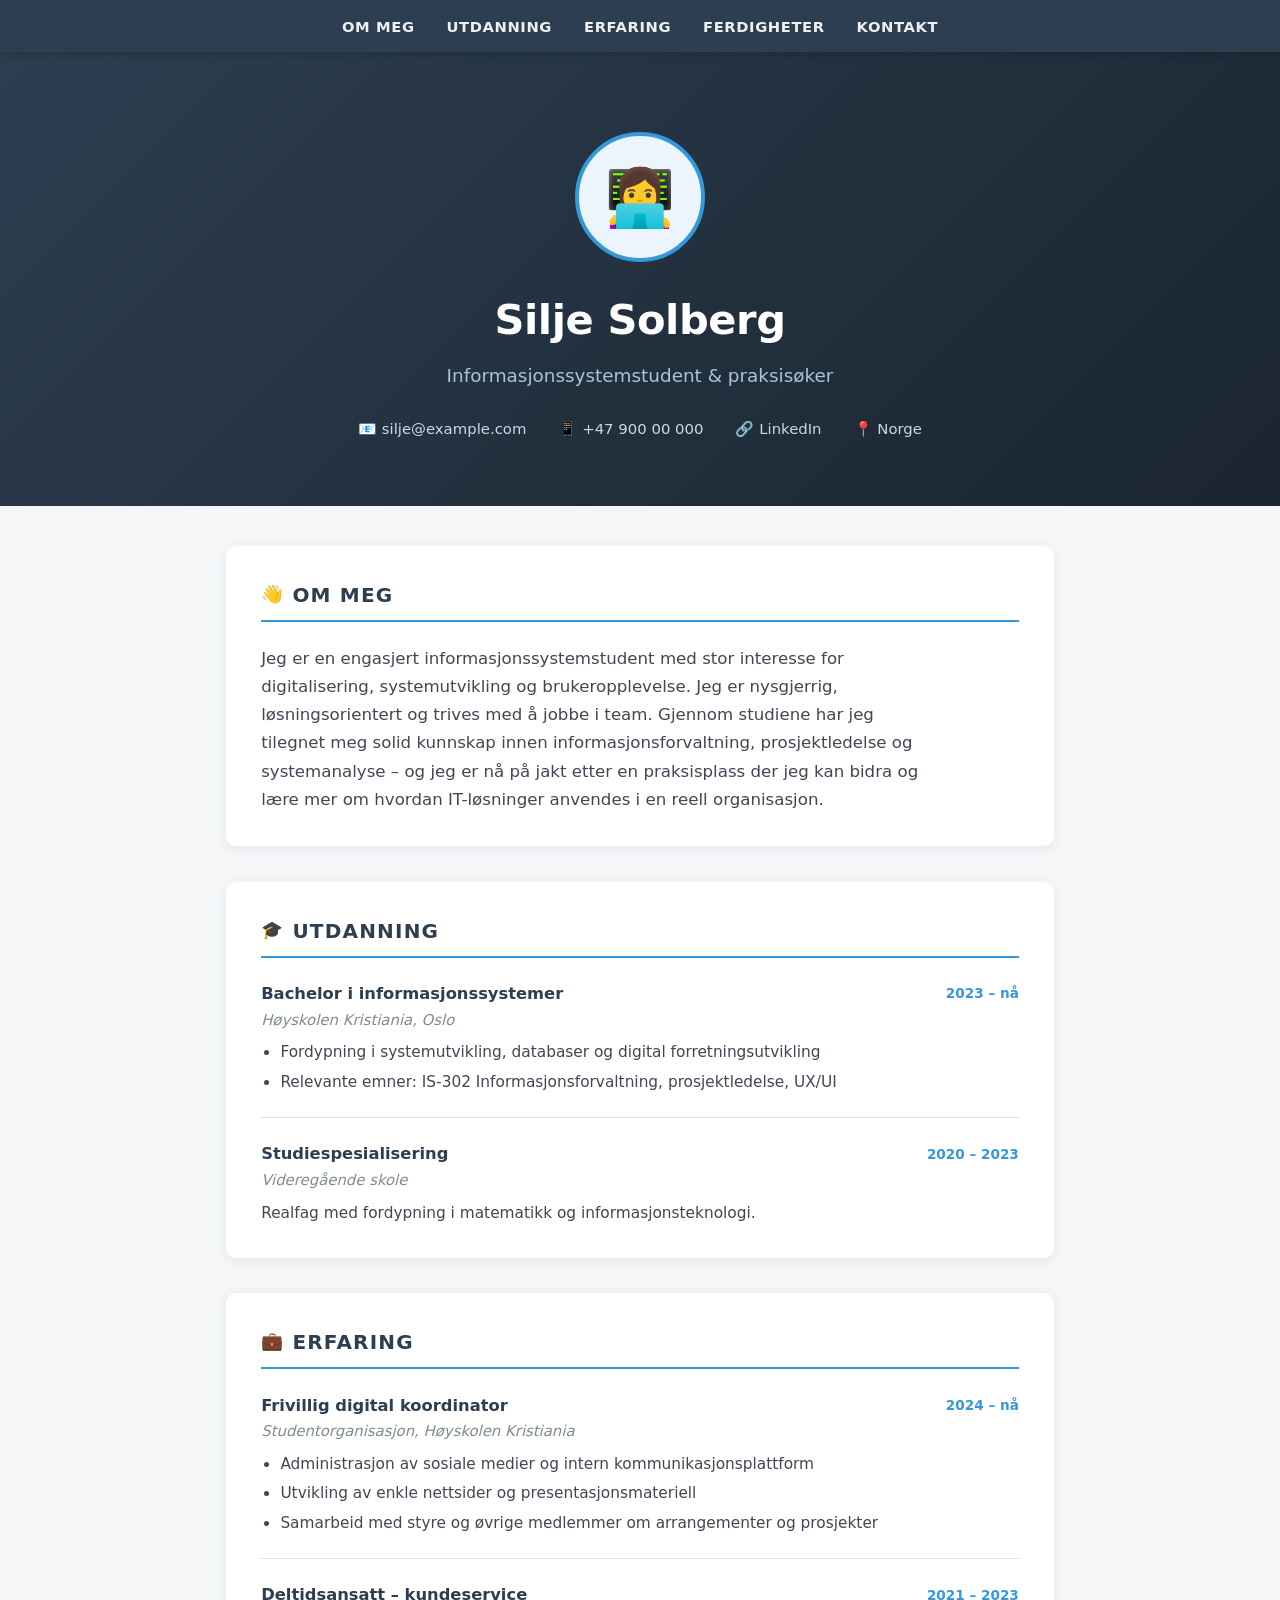
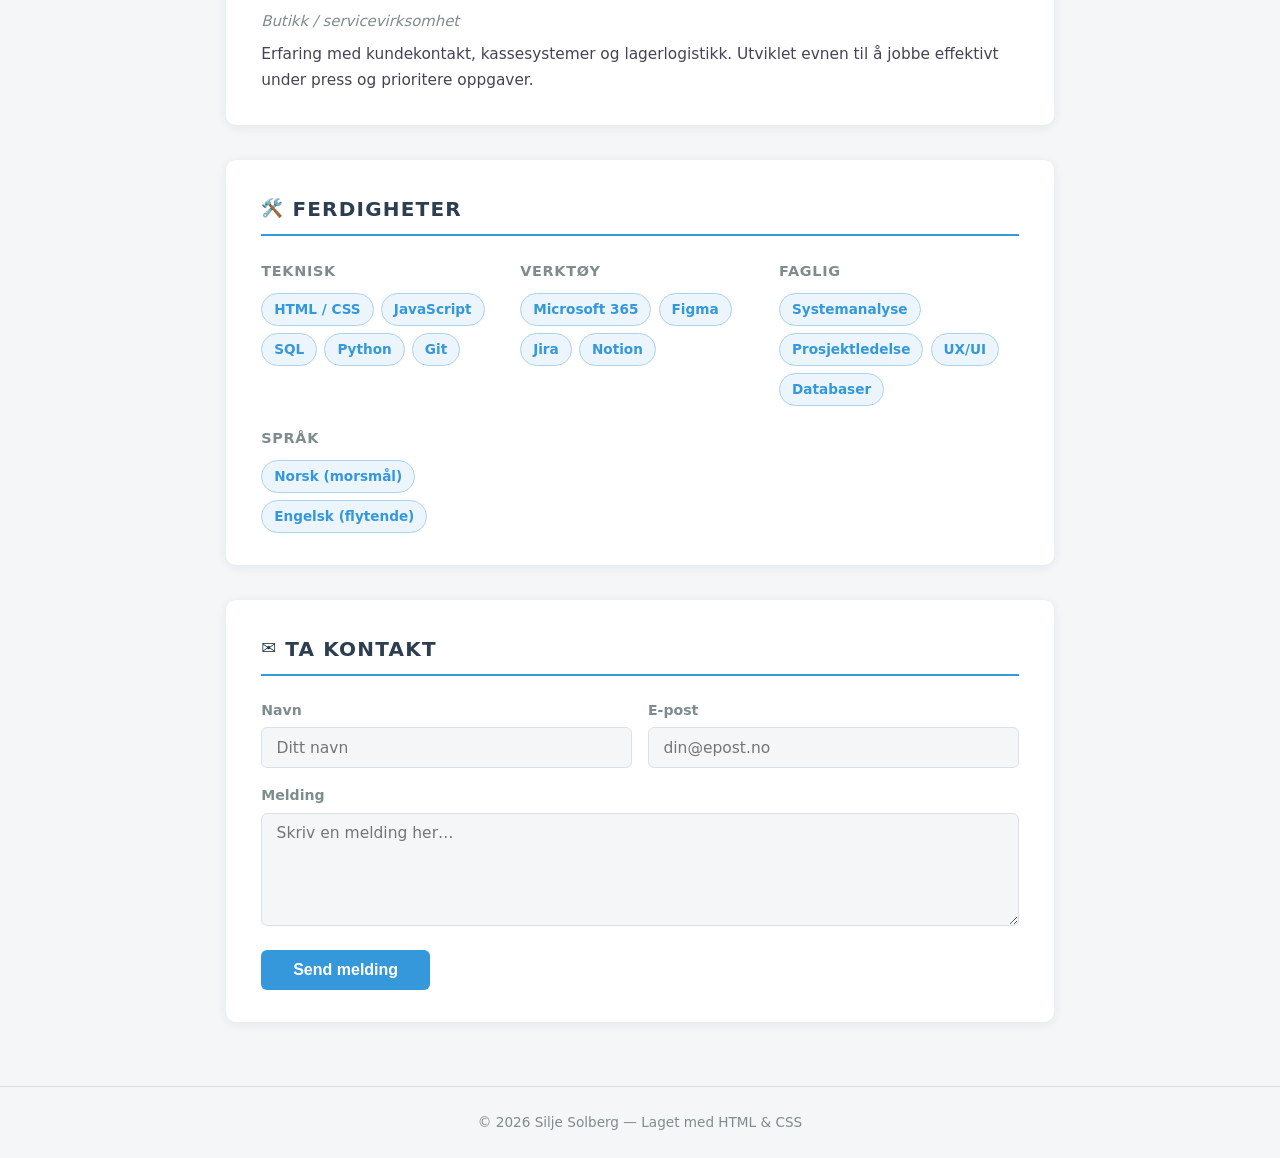
==== index.html @ c5880bfb "Add CV website with index.html, style.css, and updated README Agent-Logs-Url: https://github.com/sil" ====
<!DOCTYPE html>
<html lang="nb">
<head>
  <meta charset="UTF-8" />
  <meta name="viewport" content="width=device-width, initial-scale=1.0" />
  <meta name="description" content="CV og portefølje – Silje Solberg" />
  <title>Silje Solberg – CV</title>
  <link rel="stylesheet" href="style.css" />
</head>
<body>

  <!-- ── Navigation ── -->
  <nav aria-label="Sidenavigasjon">
    <a href="#om-meg">Om meg</a>
    <a href="#utdanning">Utdanning</a>
    <a href="#erfaring">Erfaring</a>
    <a href="#ferdigheter">Ferdigheter</a>
    <a href="#kontakt">Kontakt</a>
  </nav>

  <!-- ── Hero ── -->
  <header>
    <div class="avatar" role="img" aria-label="Profilbilde">👩‍💻</div>
    <h1>Silje Solberg</h1>
    <p class="tagline">Informasjonssystemstudent &amp; praksisøker</p>
    <div class="contact-bar">
      <a href="mailto:silje@example.com" aria-label="E-post">
        📧 silje@example.com
      </a>
      <a href="tel:+4790000000" aria-label="Telefon">
        📱 +47 900 00 000
      </a>
      <a href="https://www.linkedin.com/in/siljesolberg" target="_blank" rel="noopener noreferrer" aria-label="LinkedIn">
        🔗 LinkedIn
      </a>
      <span>📍 Norge</span>
    </div>
  </header>

  <main>

    <!-- ── Om meg ── -->
    <section id="om-meg" class="card">
      <h2><span class="icon">👋</span> Om meg</h2>
      <p>
        Jeg er en engasjert informasjonssystemstudent med stor interesse for digitalisering,
        systemutvikling og brukeropplevelse. Jeg er nysgjerrig, løsningsorientert og trives
        med å jobbe i team. Gjennom studiene har jeg tilegnet meg solid kunnskap innen
        informasjonsforvaltning, prosjektledelse og systemanalyse – og jeg er nå på jakt
        etter en praksisplass der jeg kan bidra og lære mer om hvordan IT-løsninger anvendes
        i en reell organisasjon.
      </p>
    </section>

    <!-- ── Utdanning ── -->
    <section id="utdanning" class="card">
      <h2><span class="icon">🎓</span> Utdanning</h2>
      <div class="timeline">

        <div class="entry">
          <div>
            <div class="entry-title">Bachelor i informasjonssystemer</div>
            <div class="entry-sub">Høyskolen Kristiania, Oslo</div>
          </div>
          <div class="entry-date">2023 – nå</div>
          <div class="entry-desc">
            <ul>
              <li>Fordypning i systemutvikling, databaser og digital forretningsutvikling</li>
              <li>Relevante emner: IS-302 Informasjonsforvaltning, prosjektledelse, UX/UI</li>
            </ul>
          </div>
        </div>

        <div class="entry">
          <div>
            <div class="entry-title">Studiespesialisering</div>
            <div class="entry-sub">Videregående skole</div>
          </div>
          <div class="entry-date">2020 – 2023</div>
          <div class="entry-desc">
            Realfag med fordypning i matematikk og informasjonsteknologi.
          </div>
        </div>

      </div>
    </section>

    <!-- ── Erfaring ── -->
    <section id="erfaring" class="card">
      <h2><span class="icon">💼</span> Erfaring</h2>
      <div class="timeline">

        <div class="entry">
          <div>
            <div class="entry-title">Frivillig digital koordinator</div>
            <div class="entry-sub">Studentorganisasjon, Høyskolen Kristiania</div>
          </div>
          <div class="entry-date">2024 – nå</div>
          <div class="entry-desc">
            <ul>
              <li>Administrasjon av sosiale medier og intern kommunikasjonsplattform</li>
              <li>Utvikling av enkle nettsider og presentasjonsmateriell</li>
              <li>Samarbeid med styre og øvrige medlemmer om arrangementer og prosjekter</li>
            </ul>
          </div>
        </div>

        <div class="entry">
          <div>
            <div class="entry-title">Deltidsansatt – kundeservice</div>
            <div class="entry-sub">Butikk / servicevirksomhet</div>
          </div>
          <div class="entry-date">2021 – 2023</div>
          <div class="entry-desc">
            Erfaring med kundekontakt, kassesystemer og lagerlogistikk. Utviklet evnen
            til å jobbe effektivt under press og prioritere oppgaver.
          </div>
        </div>

      </div>
    </section>

    <!-- ── Ferdigheter ── -->
    <section id="ferdigheter" class="card">
      <h2><span class="icon">🛠️</span> Ferdigheter</h2>
      <div class="skills-grid">

        <div class="skill-group">
          <h3>Teknisk</h3>
          <div class="skill-tags">
            <span class="tag">HTML / CSS</span>
            <span class="tag">JavaScript</span>
            <span class="tag">SQL</span>
            <span class="tag">Python</span>
            <span class="tag">Git</span>
          </div>
        </div>

        <div class="skill-group">
          <h3>Verktøy</h3>
          <div class="skill-tags">
            <span class="tag">Microsoft 365</span>
            <span class="tag">Figma</span>
            <span class="tag">Jira</span>
            <span class="tag">Notion</span>
          </div>
        </div>

        <div class="skill-group">
          <h3>Faglig</h3>
          <div class="skill-tags">
            <span class="tag">Systemanalyse</span>
            <span class="tag">Prosjektledelse</span>
            <span class="tag">UX/UI</span>
            <span class="tag">Databaser</span>
          </div>
        </div>

        <div class="skill-group">
          <h3>Språk</h3>
          <div class="skill-tags">
            <span class="tag">Norsk (morsmål)</span>
            <span class="tag">Engelsk (flytende)</span>
          </div>
        </div>

      </div>
    </section>

    <!-- ── Kontakt ── -->
    <section id="kontakt" class="card">
      <h2><span class="icon">✉️</span> Ta kontakt</h2>
      <form
        action="https://formspree.io/f/your-form-id"
        method="POST"
        aria-label="Kontaktskjema"
      >
        <div class="form-row">
          <div>
            <label for="name">Navn</label>
            <input type="text" id="name" name="name" placeholder="Ditt navn" required />
          </div>
          <div>
            <label for="email">E-post</label>
            <input type="email" id="email" name="email" placeholder="din@epost.no" required />
          </div>
        </div>
        <div>
          <label for="message">Melding</label>
          <textarea
            id="message"
            name="message"
            rows="5"
            placeholder="Skriv en melding her…"
            required
          ></textarea>
        </div>
        <button type="submit">Send melding</button>
      </form>
    </section>

  </main>

  <footer>
    <p>© <span id="year"></span> Silje Solberg &mdash; Laget med HTML &amp; CSS</p>
  </footer>

  <script>
    document.getElementById('year').textContent = new Date().getFullYear();
  </script>

</body>
</html>
---- style.css ----
:root {
  --primary: #2c3e50;
  --accent: #3498db;
  --accent-light: #ebf5fb;
  --text: #2c3e50;
  --text-muted: #7f8c8d;
  --bg: #f4f6f8;
  --white: #ffffff;
  --border: #dce1e7;
  --shadow: 0 2px 12px rgba(44, 62, 80, 0.08);
  --radius: 10px;
}

*, *::before, *::after {
  box-sizing: border-box;
  margin: 0;
  padding: 0;
}

html {
  scroll-behavior: smooth;
}

body {
  font-family: 'Segoe UI', system-ui, -apple-system, sans-serif;
  background: var(--bg);
  color: var(--text);
  line-height: 1.7;
  font-size: 1rem;
}

/* ── Navigation ── */
nav {
  position: sticky;
  top: 0;
  z-index: 100;
  background: var(--primary);
  display: flex;
  justify-content: center;
  gap: 2rem;
  padding: 0.85rem 1rem;
  box-shadow: 0 2px 8px rgba(0,0,0,0.18);
}

nav a {
  color: #ecf0f1;
  text-decoration: none;
  font-size: 0.92rem;
  font-weight: 600;
  letter-spacing: 0.04em;
  text-transform: uppercase;
  transition: color 0.2s;
}

nav a:hover {
  color: var(--accent);
}

/* ── Hero / Header ── */
header {
  background: linear-gradient(135deg, var(--primary) 0%, #1a252f 100%);
  color: var(--white);
  padding: 5rem 1rem 4rem;
  text-align: center;
}

.avatar {
  width: 130px;
  height: 130px;
  border-radius: 50%;
  border: 4px solid var(--accent);
  object-fit: cover;
  margin-bottom: 1.4rem;
  background: var(--accent-light);
  display: flex;
  align-items: center;
  justify-content: center;
  font-size: 3.5rem;
  margin-left: auto;
  margin-right: auto;
}

header h1 {
  font-size: 2.6rem;
  font-weight: 700;
  letter-spacing: -0.01em;
  margin-bottom: 0.3rem;
}

header .tagline {
  font-size: 1.15rem;
  color: #aac4d8;
  margin-bottom: 1.6rem;
}

.contact-bar {
  display: flex;
  flex-wrap: wrap;
  justify-content: center;
  gap: 1rem 2rem;
  font-size: 0.93rem;
  color: #cdd8e0;
}

.contact-bar a {
  color: #cdd8e0;
  text-decoration: none;
  display: flex;
  align-items: center;
  gap: 0.4rem;
  transition: color 0.2s;
}

.contact-bar a:hover {
  color: var(--accent);
}

/* ── Main layout ── */
main {
  max-width: 860px;
  margin: 0 auto;
  padding: 2.5rem 1rem 4rem;
  display: flex;
  flex-direction: column;
  gap: 2.2rem;
}

/* ── Section card ── */
.card {
  background: var(--white);
  border-radius: var(--radius);
  box-shadow: var(--shadow);
  padding: 2rem 2.2rem;
}

.card h2 {
  font-size: 1.25rem;
  color: var(--primary);
  text-transform: uppercase;
  letter-spacing: 0.06em;
  border-bottom: 2px solid var(--accent);
  padding-bottom: 0.5rem;
  margin-bottom: 1.4rem;
  display: flex;
  align-items: center;
  gap: 0.5rem;
}

.card h2 .icon {
  font-size: 1.1rem;
}

/* ── About ── */
#om-meg p {
  font-size: 1.04rem;
  color: #445;
  max-width: 680px;
}

/* ── Timeline entries ── */
.timeline {
  display: flex;
  flex-direction: column;
  gap: 1.4rem;
}

.entry {
  display: grid;
  grid-template-columns: 1fr auto;
  gap: 0.1rem 1rem;
  align-items: start;
  padding-bottom: 1.2rem;
  border-bottom: 1px solid var(--border);
}

.entry:last-child {
  border-bottom: none;
  padding-bottom: 0;
}

.entry-title {
  font-weight: 700;
  font-size: 1.02rem;
  color: var(--primary);
}

.entry-sub {
  font-size: 0.93rem;
  color: var(--text-muted);
  font-style: italic;
}

.entry-date {
  font-size: 0.85rem;
  color: var(--accent);
  font-weight: 600;
  white-space: nowrap;
  text-align: right;
  padding-top: 0.15rem;
}

.entry-desc {
  grid-column: 1 / -1;
  font-size: 0.96rem;
  color: #445;
  margin-top: 0.3rem;
}

.entry-desc ul {
  padding-left: 1.2rem;
}

.entry-desc li {
  margin-bottom: 0.2rem;
}

/* ── Skills ── */
.skills-grid {
  display: grid;
  grid-template-columns: repeat(auto-fill, minmax(220px, 1fr));
  gap: 1.2rem;
}

.skill-group h3 {
  font-size: 0.9rem;
  text-transform: uppercase;
  letter-spacing: 0.05em;
  color: var(--text-muted);
  margin-bottom: 0.6rem;
}

.skill-tags {
  display: flex;
  flex-wrap: wrap;
  gap: 0.45rem;
}

.tag {
  background: var(--accent-light);
  color: var(--accent);
  border: 1px solid #acd3ec;
  border-radius: 20px;
  padding: 0.25rem 0.75rem;
  font-size: 0.85rem;
  font-weight: 600;
}

/* ── Contact form ── */
#kontakt form {
  display: flex;
  flex-direction: column;
  gap: 1rem;
}

.form-row {
  display: grid;
  grid-template-columns: 1fr 1fr;
  gap: 1rem;
}

label {
  font-size: 0.88rem;
  font-weight: 600;
  color: var(--text-muted);
  display: block;
  margin-bottom: 0.3rem;
}

input, textarea {
  width: 100%;
  padding: 0.65rem 0.9rem;
  border: 1.5px solid var(--border);
  border-radius: 6px;
  font-size: 0.97rem;
  font-family: inherit;
  color: var(--text);
  background: var(--bg);
  transition: border-color 0.2s;
  resize: vertical;
}

input:focus, textarea:focus {
  outline: none;
  border-color: var(--accent);
  background: var(--white);
}

button[type="submit"] {
  align-self: flex-start;
  background: var(--accent);
  color: var(--white);
  border: none;
  border-radius: 6px;
  padding: 0.7rem 2rem;
  font-size: 1rem;
  font-weight: 700;
  cursor: pointer;
  transition: background 0.2s, transform 0.1s;
}

button[type="submit"]:hover {
  background: #2980b9;
  transform: translateY(-1px);
}

/* ── Footer ── */
footer {
  text-align: center;
  padding: 1.5rem 1rem;
  font-size: 0.85rem;
  color: var(--text-muted);
  border-top: 1px solid var(--border);
}

/* ── Responsive ── */
@media (max-width: 600px) {
  header h1 { font-size: 2rem; }
  .form-row { grid-template-columns: 1fr; }
  nav { gap: 1rem; font-size: 0.8rem; }
  .card { padding: 1.4rem 1.2rem; }
  .entry { grid-template-columns: 1fr; }
  .entry-date { text-align: left; }
}
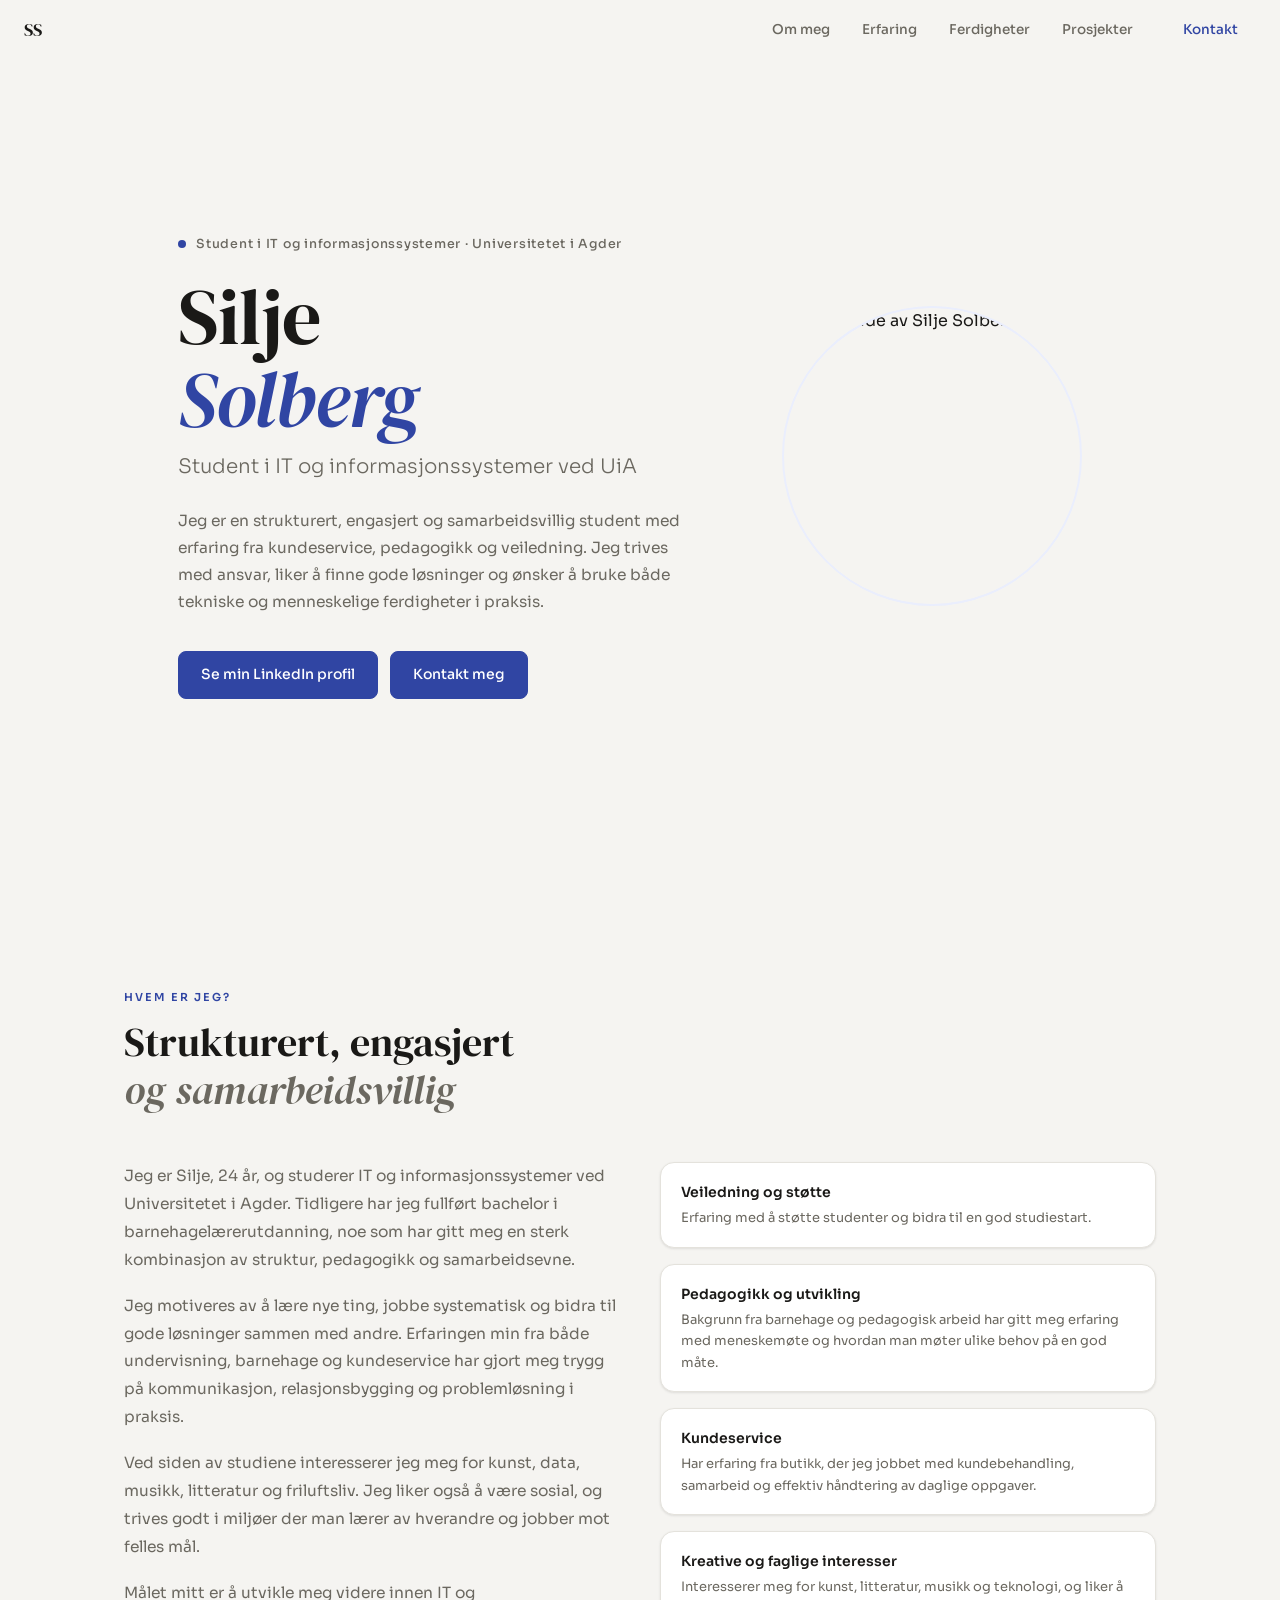
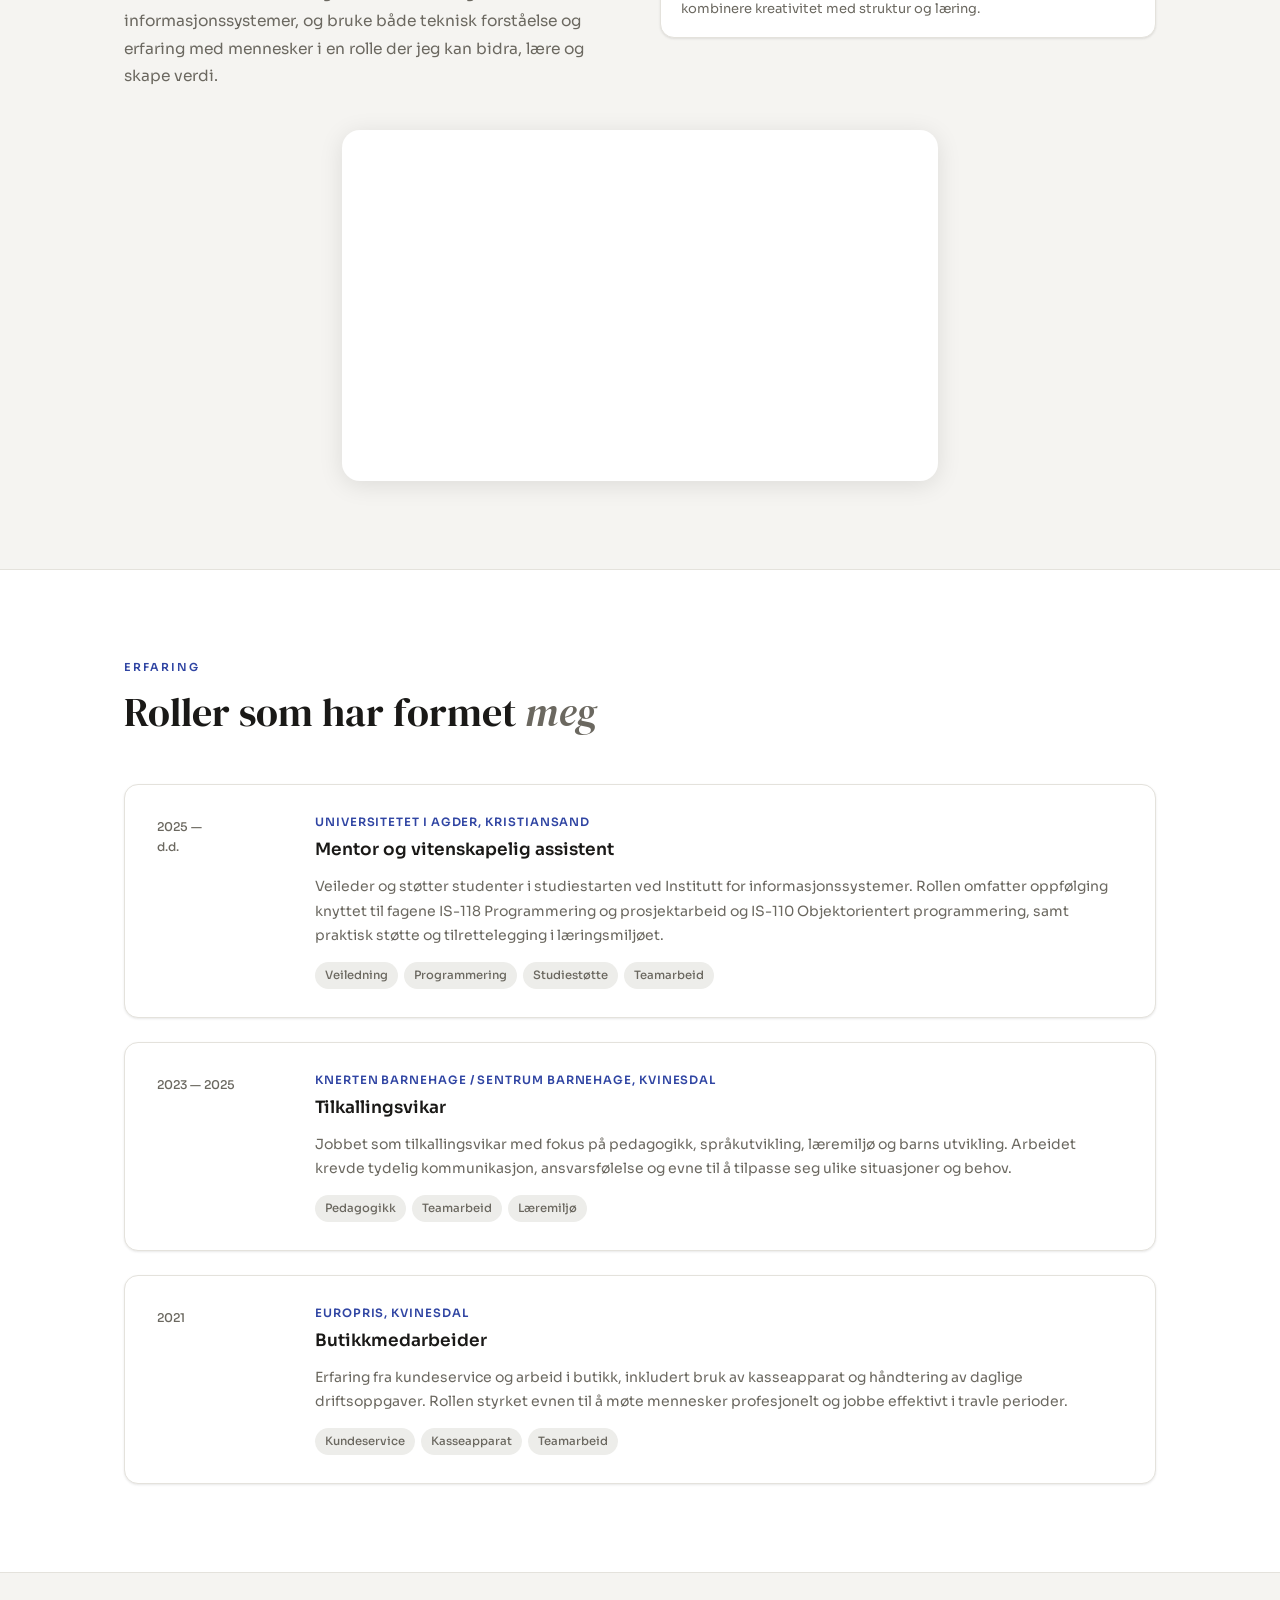
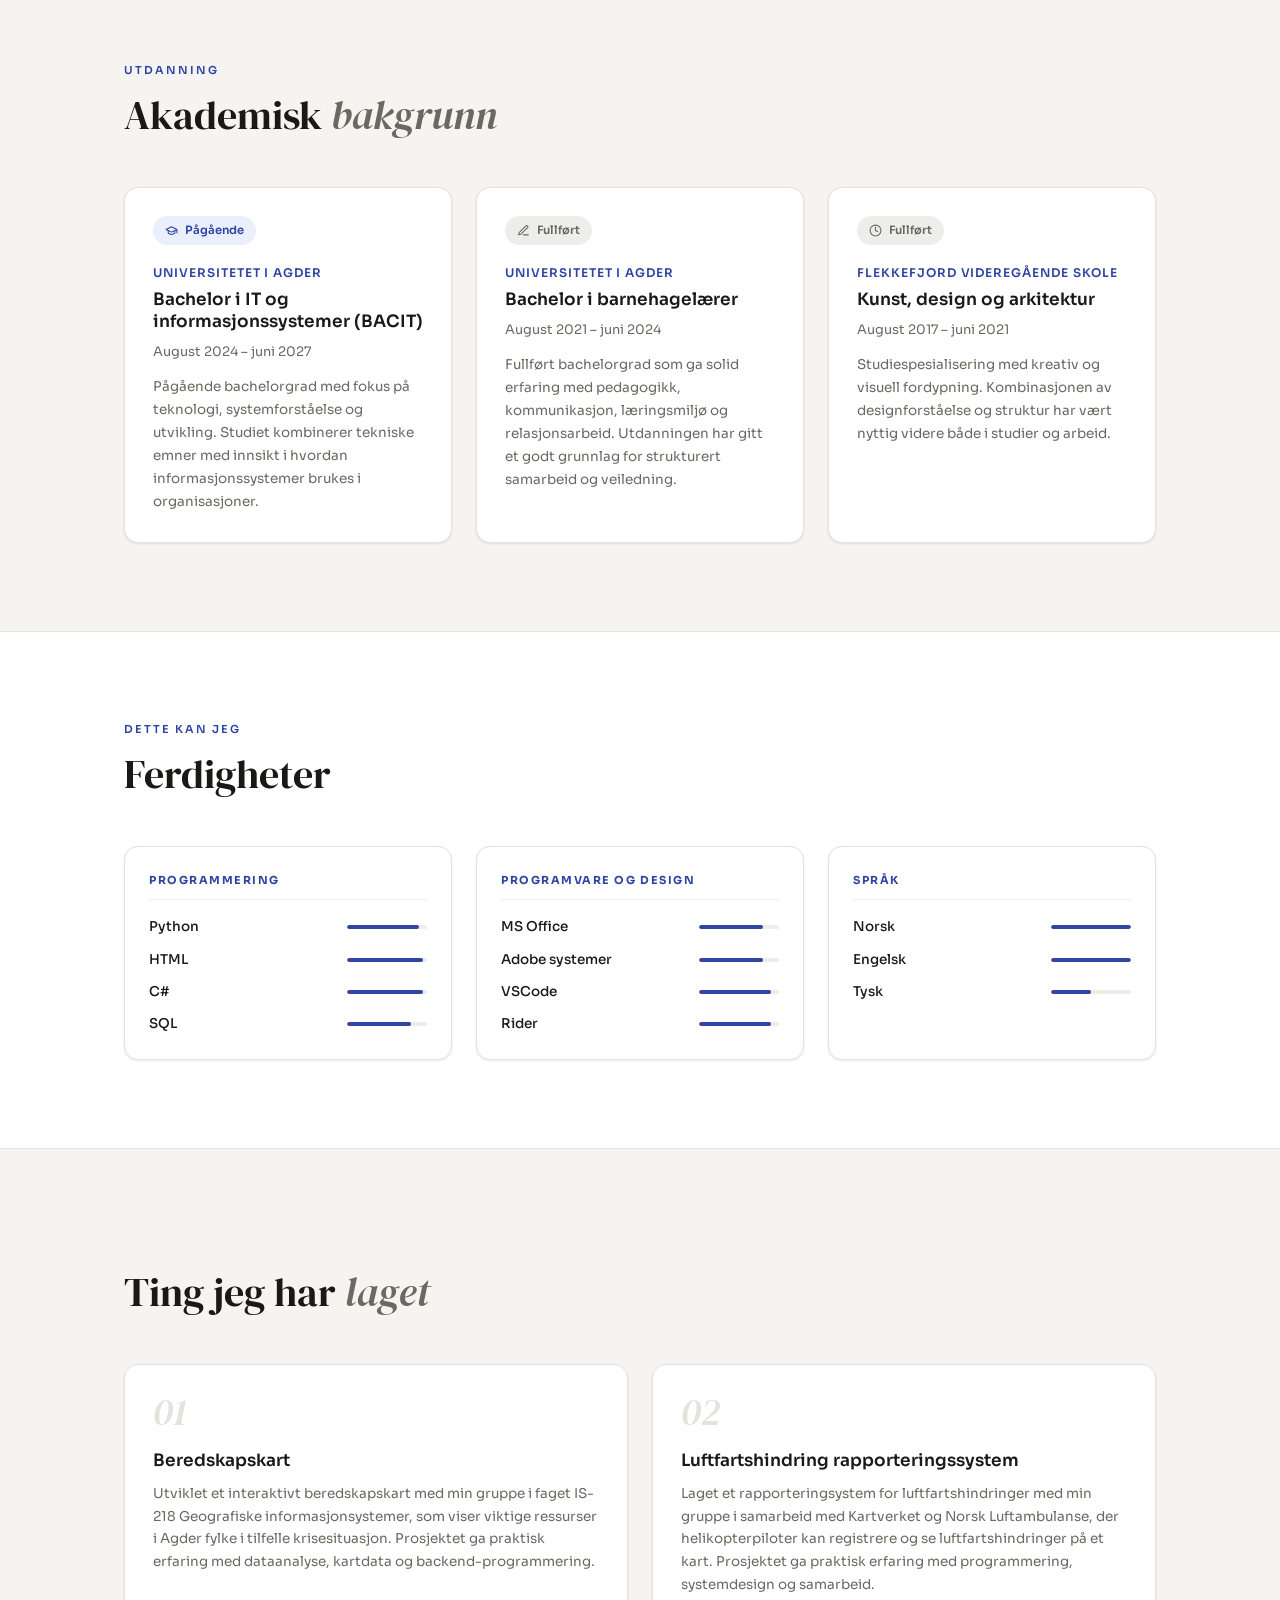
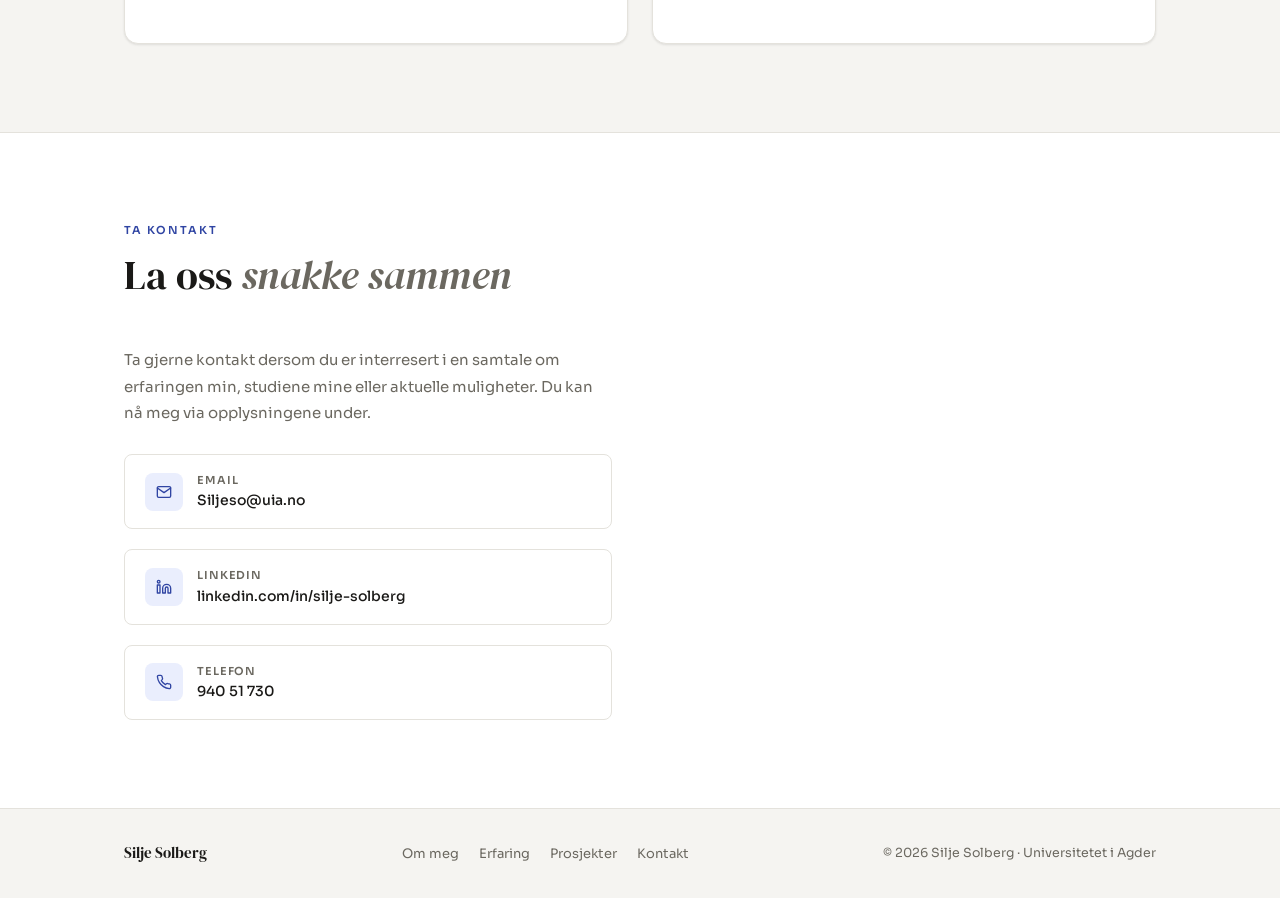
==== commit d6422ef3: "ferdigstill" ====
--- a/index.html
+++ b/index.html
@@ -1,213 +1,1399 @@
 <!DOCTYPE html>
-<html lang="nb">
+<html lang="no">
 <head>
   <meta charset="UTF-8" />
   <meta name="viewport" content="width=device-width, initial-scale=1.0" />
-  <meta name="description" content="CV og portefølje – Silje Solberg" />
-  <title>Silje Solberg – CV</title>
-  <link rel="stylesheet" href="style.css" />
+  <title>Silje Solberg — IT og informasjonssystemer</title>
+  <meta name="description" content="Silje Solberg — student i IT og informasjonssystemer ved Universitetet i Agder. Erfaring fra undervisning, kundeservice og pedagogisk arbeid." />
+  <link rel="preconnect" href="https://fonts.googleapis.com" />
+  <link rel="preconnect" href="https://fonts.gstatic.com" crossorigin />
+  <link href="https://fonts.googleapis.com/css2?family=Sora:wght@300;400;500;600;700&family=DM+Serif+Display:ital@0;1&display=swap" rel="stylesheet" />
+  <style>
+    /* =============================================
+       DESIGN TOKENS & RESET
+    ============================================= */
+    :root {
+      --bg:        #f5f4f1;
+      --surface:   #ffffff;
+      --border:    #e4e2dc;
+      --text:      #1a1917;
+      --muted:     #6b6860;
+      --accent:    #3045a3;
+      --accent-lt: #eaeefd;
+      --accent-dk: #3045a3;
+      --tag-bg:    #ededea;
+      --shadow-sm: 0 1px 3px rgba(0,0,0,.06), 0 1px 2px rgba(0,0,0,.04);
+      --shadow-md: 0 4px 16px rgba(0,0,0,.08);
+      --shadow-lg: 0 8px 32px rgba(0,0,0,.10);
+      --radius-sm: 8px;
+      --radius-md: 14px;
+      --radius-lg: 20px;
+      --font-sans: 'Sora', sans-serif;
+      --font-serif: 'DM Serif Display', serif;
+      --transition: 0.22s cubic-bezier(.4,0,.2,1);
+    }
+
+    *, *::before, *::after { box-sizing: border-box; margin: 0; padding: 0; }
+    html { scroll-behavior: smooth; font-size: 16px; }
+
+    body {
+      font-family: var(--font-sans);
+      background: var(--bg);
+      color: var(--text);
+      line-height: 1.65;
+      -webkit-font-smoothing: antialiased;
+    }
+
+    img { display: block; max-width: 100%; }
+    a { color: inherit; text-decoration: none; }
+    ul { list-style: none; }
+
+    /* =============================================
+       UTILITY
+    ============================================= */
+    .container {
+      max-width: 1080px;
+      margin: 0 auto;
+      padding: 0 24px;
+    }
+
+    .section {
+      padding: 88px 0;
+    }
+
+    .section-label {
+      font-size: 11px;
+      font-weight: 600;
+      letter-spacing: .18em;
+      text-transform: uppercase;
+      color: var(--accent);
+      margin-bottom: 12px;
+    }
+
+    .section-title {
+      font-family: var(--font-serif);
+      font-size: clamp(28px, 4vw, 40px);
+      font-weight: 400;
+      line-height: 1.2;
+      color: var(--text);
+      margin-bottom: 48px;
+    }
+
+    .section-title em {
+      font-style: italic;
+      color: var(--muted);
+    }
+
+    .card {
+      background: var(--surface);
+      border: 1px solid var(--border);
+      border-radius: var(--radius-md);
+      box-shadow: var(--shadow-sm);
+      transition: box-shadow var(--transition), transform var(--transition);
+    }
+
+    .card:hover {
+      box-shadow: var(--shadow-md);
+      transform: translateY(-2px);
+    }
+
+    .tag {
+      display: inline-block;
+      font-size: 11.5px;
+      font-weight: 500;
+      padding: 4px 10px;
+      border-radius: 99px;
+      background: var(--tag-bg);
+      color: var(--muted);
+    }
+
+    .tag.green {
+      background: var(--accent-lt);
+      color: var(--accent-dk);
+    }
+
+    .btn {
+      display: inline-flex;
+      align-items: center;
+      gap: 8px;
+      padding: 11px 22px;
+      border-radius: var(--radius-sm);
+      font-family: var(--font-sans);
+      font-size: 14px;
+      font-weight: 500;
+      cursor: pointer;
+      transition: background var(--transition), color var(--transition), box-shadow var(--transition), transform var(--transition);
+      border: none;
+    }
+
+    .btn:hover { transform: translateY(-1px); }
+
+    .btn-primary {
+      background: var(--accent);
+      color: #fff;
+    }
+    .btn-primary:hover {
+      background: var(--accent-dk);
+      box-shadow: 0 4px 16px rgba(45,90,61,.28);
+    }
+
+    .btn-outline {
+      background: var(--accent);
+      color: #fff;
+      border: 1.5px solid var(--accent);
+      transition: background 0.2s, color 0.2s;
+    }
+    .btn-outline:hover {
+      background: var(--accent-dk);
+      color: #fff;
+      border-color: var(--accent-dk);
+    }
+
+    .btn-ghost {
+      background: transparent;
+      color: var(--muted);
+      padding: 8px 14px;
+      font-size: 13px;
+      border: 1.5px solid var(--border);
+      border-radius: var(--radius-sm);
+    }
+    .btn-ghost:hover { color: var(--accent); border-color: var(--accent); }
+
+    /* =============================================
+       SCROLL REVEAL ANIMATION
+    ============================================= */
+    .reveal {
+      opacity: 0;
+      transform: translateY(24px);
+      transition: opacity 0.55s cubic-bezier(.4,0,.2,1), transform 0.55s cubic-bezier(.4,0,.2,1);
+    }
+    .reveal.visible {
+      opacity: 1;
+      transform: none;
+    }
+
+    /* =============================================
+       NAVBAR
+    ============================================= */
+    .navbar {
+      position: fixed;
+      top: 0;
+      left: 0;
+      right: 0;
+      z-index: 100;
+      padding: 0 24px;
+      height: 60px;
+      display: flex;
+      align-items: center;
+      justify-content: space-between;
+      background: rgba(245,244,241,.88);
+      backdrop-filter: blur(14px);
+      -webkit-backdrop-filter: blur(14px);
+      border-bottom: 1px solid transparent;
+      transition: border-color var(--transition);
+    }
+
+    .navbar.scrolled { border-color: var(--border); }
+
+    .nav-logo {
+      font-family: var(--font-serif);
+      font-size: 18px;
+      letter-spacing: .02em;
+    }
+
+    .nav-links {
+      display: flex;
+      align-items: center;
+      gap: 32px;
+    }
+
+    .nav-links a {
+      font-size: 13.5px;
+      font-weight: 500;
+      color: var(--muted);
+      transition: color var(--transition);
+    }
+    .nav-links a:hover { color: var(--text); }
+
+    .nav-cta {
+      font-size: 13px;
+      font-weight: 500;
+      padding: 8px 18px;
+      border-radius: var(--radius-sm);
+      background: none;
+      color: var(--accent) !important;
+      border: none;
+      box-shadow: none;
+      transition: color var(--transition) !important;
+    }
+    .nav-cta:hover {
+      color: var(--accent-dk) !important;
+      background: none !important;
+      box-shadow: none;
+    }
+
+    .nav-toggle {
+      display: none;
+      flex-direction: column;
+      gap: 5px;
+      cursor: pointer;
+      padding: 4px;
+      background: none;
+      border: none;
+    }
+    .nav-toggle span {
+      display: block;
+      width: 22px;
+      height: 2px;
+      background: var(--text);
+      border-radius: 2px;
+      transition: var(--transition);
+    }
+
+    /* =============================================
+       HERO
+    ============================================= */
+    .hero {
+      padding-top: 120px;
+      padding-bottom: 88px;
+      min-height: 100svh;
+      display: flex;
+      align-items: center;
+    }
+
+    .hero-inner {
+      display: grid;
+      grid-template-columns: 1fr 340px;
+      gap: 64px;
+      align-items: center;
+    }
+
+    .hero-eyebrow {
+      display: flex;
+      align-items: center;
+      gap: 10px;
+      margin-bottom: 22px;
+    }
+
+    .hero-dot {
+      width: 8px;
+      height: 8px;
+      border-radius: 50%;
+      background: var(--accent);
+      animation: pulse 2.4s ease-in-out infinite;
+    }
+
+    @keyframes pulse {
+      0%, 100% { opacity: 1; transform: scale(1); }
+      50%       { opacity: .5; transform: scale(.75); }
+    }
+
+    .hero-eyebrow span {
+      font-size: 12.5px;
+      font-weight: 500;
+      color: var(--muted);
+      letter-spacing: .06em;
+    }
+
+    .hero-name {
+      font-family: var(--font-serif);
+      font-size: clamp(48px, 7vw, 78px);
+      font-weight: 400;
+      line-height: 1.05;
+      margin-bottom: 10px;
+      letter-spacing: -.01em;
+    }
+
+    .hero-name em {
+      font-style: italic;
+      color: var(--accent);
+    }
+
+    .hero-title {
+      font-size: clamp(16px, 2.5vw, 20px);
+      font-weight: 300;
+      color: var(--muted);
+      margin-bottom: 24px;
+    }
+
+    .hero-desc {
+      font-size: 15.5px;
+      color: var(--muted);
+      max-width: 520px;
+      margin-bottom: 36px;
+      line-height: 1.75;
+    }
+
+    .hero-actions {
+      display: flex;
+      flex-wrap: wrap;
+      gap: 12px;
+    }
+
+    /* Hero card */
+    .hero-card {
+      background: none;
+      border: none;
+      border-radius: 0;
+      padding: 0;
+      box-shadow: none;
+      display: flex;
+      flex-direction: column;
+      align-items: center;
+      justify-content: center;
+    }
+
+    .hero-avatar {
+  width: 300px;
+  height: 300px;
+  border-radius: 50%;
+  object-fit: cover;
+  margin-bottom: 20px;
+  border: 2px solid var(--accent-lt);
+  display: block;
+  margin-left: auto;
+  margin-right: auto;
+}
+
+    .hero-card-name {
+      font-weight: 600;
+      font-size: 15px;
+      margin-bottom: 2px;
+    }
+
+    .hero-card-role {
+      font-size: 12.5px;
+      color: var(--muted);
+      margin-bottom: 20px;
+    }
+
+    .hero-card-stats {
+      display: grid;
+      grid-template-columns: 1fr 1fr;
+      gap: 12px;
+    }
+
+    .stat {
+      background: var(--bg);
+      border-radius: var(--radius-sm);
+      padding: 12px 14px;
+    }
+
+    .stat-value {
+      font-size: 20px;
+      font-weight: 600;
+      font-family: var(--font-serif);
+      color: var(--text);
+    }
+
+    .stat-label {
+      font-size: 11px;
+      color: var(--muted);
+      margin-top: 2px;
+    }
+
+    .hero-card-skills {
+      margin-top: 18px;
+      display: flex;
+      flex-wrap: wrap;
+      gap: 6px;
+    }
+
+    /* =============================================
+       ABOUT
+    ============================================= */
+    .about-grid {
+      display: grid;
+      grid-template-columns: 1fr 1fr;
+      gap: 40px;
+      align-items: start;
+    }
+
+    .about-text p {
+      font-size: 15.5px;
+      color: var(--muted);
+      margin-bottom: 18px;
+      line-height: 1.8;
+    }
+
+    .about-text p:last-child { margin-bottom: 0; }
+
+    .about-interests {
+      display: flex;
+      flex-direction: column;
+      gap: 16px;
+    }
+
+    .interest-item {
+      display: flex;
+      align-items: flex-start;
+      gap: 14px;
+      padding: 18px 20px;
+    }
+
+    .interest-icon {
+      width: 38px;
+      height: 38px;
+      border-radius: 10px;
+      background: var(--accent-lt);
+      color: var(--accent);
+      display: flex;
+      align-items: center;
+      justify-content: center;
+      font-size: 17px;
+      flex-shrink: 0;
+    }
+
+    .interest-title {
+      font-size: 14px;
+      font-weight: 600;
+      margin-bottom: 3px;
+    }
+
+    .interest-desc {
+      font-size: 13px;
+      color: var(--muted);
+    }
+
+    /* =============================================
+       EXPERIENCE
+    ============================================= */
+    .experience-list {
+      display: flex;
+      flex-direction: column;
+      gap: 24px;
+    }
+
+    .exp-card {
+      display: grid;
+      grid-template-columns: 130px 1fr;
+      gap: 28px;
+      align-items: start;
+      padding: 28px 32px;
+    }
+
+    .exp-date {
+      font-size: 12px;
+      font-weight: 500;
+      color: var(--muted);
+      padding-top: 4px;
+    }
+
+    .exp-company {
+      font-size: 11.5px;
+      font-weight: 600;
+      letter-spacing: .08em;
+      text-transform: uppercase;
+      color: var(--accent);
+      margin-bottom: 4px;
+    }
+
+    .exp-role {
+      font-size: 17px;
+      font-weight: 600;
+      margin-bottom: 10px;
+    }
+
+    .exp-desc {
+      font-size: 14px;
+      color: var(--muted);
+      line-height: 1.75;
+      margin-bottom: 14px;
+    }
+
+    .exp-tags {
+      display: flex;
+      flex-wrap: wrap;
+      gap: 6px;
+    }
+
+    /* =============================================
+       EDUCATION
+    ============================================= */
+    .edu-grid {
+      display: grid;
+      grid-template-columns: repeat(auto-fit, minmax(280px, 1fr));
+      gap: 24px;
+    }
+
+    .edu-card {
+      padding: 28px;
+    }
+
+    .edu-badge {
+      display: inline-flex;
+      align-items: center;
+      gap: 7px;
+      font-size: 11.5px;
+      font-weight: 600;
+      padding: 5px 12px;
+      border-radius: 99px;
+      background: var(--accent-lt);
+      color: var(--accent-dk);
+      margin-bottom: 18px;
+    }
+
+    .edu-institution {
+      font-size: 12px;
+      font-weight: 600;
+      letter-spacing: .08em;
+      text-transform: uppercase;
+      color: var(--accent);
+      margin-bottom: 6px;
+    }
+
+    .edu-degree {
+      font-size: 17px;
+      font-weight: 600;
+      line-height: 1.3;
+      margin-bottom: 8px;
+    }
+
+    .edu-period {
+      font-size: 13px;
+      color: var(--muted);
+      margin-bottom: 14px;
+    }
+
+    .edu-desc {
+      font-size: 13.5px;
+      color: var(--muted);
+      line-height: 1.7;
+    }
+
+    /* =============================================
+       SKILLS
+    ============================================= */
+    .skills-grid {
+      display: grid;
+      grid-template-columns: repeat(auto-fit, minmax(230px, 1fr));
+      gap: 24px;
+    }
+
+    .skill-group {
+      padding: 24px;
+    }
+
+    .skill-group-label {
+      font-size: 11px;
+      font-weight: 700;
+      letter-spacing: .14em;
+      text-transform: uppercase;
+      color: var(--accent);
+      margin-bottom: 16px;
+      padding-bottom: 10px;
+      border-bottom: 1.5px solid var(--accent-lt);
+    }
+
+    .skill-list {
+      display: flex;
+      flex-direction: column;
+      gap: 10px;
+    }
+
+    .skill-item {
+      display: flex;
+      align-items: center;
+      justify-content: space-between;
+    }
+
+    .skill-name {
+      font-size: 13.5px;
+      font-weight: 500;
+    }
+
+    .skill-bar-wrap {
+      width: 80px;
+      height: 4px;
+      background: var(--tag-bg);
+      border-radius: 99px;
+      overflow: hidden;
+    }
+
+    .skill-bar {
+      height: 100%;
+      border-radius: 99px;
+      background: var(--accent);
+      width: 0;
+      transition: width 1s cubic-bezier(.4,0,.2,1);
+    }
+
+    /* =============================================
+       PROJECTS
+    ============================================= */
+    .projects-grid {
+      display: grid;
+      grid-template-columns: repeat(auto-fit, minmax(300px, 1fr));
+      gap: 24px;
+    }
+
+    .project-card {
+      display: flex;
+      flex-direction: column;
+      padding: 28px;
+      position: relative;
+      overflow: hidden;
+    }
+
+    .project-card::before {
+      content: '';
+      position: absolute;
+      top: 0; left: 0; right: 0;
+      height: 3px;
+      background: linear-gradient(90deg, var(--accent), #5a9e74);
+      opacity: 0;
+      transition: opacity var(--transition);
+    }
+
+    .project-card:hover::before { opacity: 1; }
+
+    .project-number {
+      font-family: var(--font-serif);
+      font-size: 38px;
+      font-style: italic;
+      color: var(--border);
+      line-height: 1;
+      margin-bottom: 16px;
+      transition: color var(--transition);
+    }
+
+    .project-card:hover .project-number { color: var(--accent-lt); }
+
+    .project-title {
+      font-size: 17px;
+      font-weight: 600;
+      margin-bottom: 8px;
+    }
+
+    .project-desc {
+      font-size: 13.5px;
+      color: var(--muted);
+      line-height: 1.7;
+      margin-bottom: 18px;
+      flex: 1;
+    }
+
+    .project-tech {
+      display: flex;
+      flex-wrap: wrap;
+      gap: 6px;
+      margin-bottom: 20px;
+    }
+
+    .project-links {
+      display: flex;
+      gap: 8px;
+    }
+
+    /* =============================================
+       CONTACT
+    ============================================= */
+    .contact-inner {
+      display: grid;
+      grid-template-columns: 1fr 1fr;
+      gap: 56px;
+      align-items: start;
+    }
+
+    .contact-info {
+      display: flex;
+      flex-direction: column;
+      gap: 20px;
+    }
+
+    .contact-item {
+      display: flex;
+      align-items: center;
+      gap: 14px;
+      padding: 16px 20px;
+      border-radius: var(--radius-sm);
+      background: var(--surface);
+      border: 1px solid var(--border);
+      transition: border-color var(--transition), box-shadow var(--transition);
+    }
+
+    .contact-item:hover {
+      border-color: var(--accent);
+      box-shadow: 0 2px 12px rgba(45,90,61,.1);
+    }
+
+    .contact-icon {
+      width: 38px;
+      height: 38px;
+      border-radius: 8px;
+      background: var(--accent-lt);
+      color: var(--accent);
+      display: flex;
+      align-items: center;
+      justify-content: center;
+      font-size: 16px;
+      flex-shrink: 0;
+    }
+
+    .contact-label {
+      font-size: 11px;
+      font-weight: 600;
+      letter-spacing: .08em;
+      text-transform: uppercase;
+      color: var(--muted);
+    }
+
+    .contact-value {
+      font-size: 14px;
+      font-weight: 500;
+    }
+
+    /* Form */
+    .contact-form {
+      display: flex;
+      flex-direction: column;
+      gap: 16px;
+    }
+
+    .form-group {
+      display: flex;
+      flex-direction: column;
+      gap: 6px;
+    }
+
+    .form-group label {
+      font-size: 12.5px;
+      font-weight: 600;
+      color: var(--muted);
+    }
+
+    .form-group input,
+    .form-group textarea {
+      font-family: var(--font-sans);
+      font-size: 14px;
+      padding: 11px 14px;
+      border-radius: var(--radius-sm);
+      border: 1.5px solid var(--border);
+      background: var(--surface);
+      color: var(--text);
+      transition: border-color var(--transition), box-shadow var(--transition);
+      outline: none;
+      resize: vertical;
+    }
+
+    .form-group input:focus,
+    .form-group textarea:focus {
+      border-color: var(--accent);
+      box-shadow: 0 0 0 3px rgba(45,90,61,.1);
+    }
+
+    .form-group textarea { min-height: 110px; }
+
+    .form-note {
+      font-size: 12px;
+      color: var(--muted);
+      margin-top: -4px;
+    }
+
+    /* =============================================
+       FOOTER
+    ============================================= */
+    footer {
+      border-top: 1px solid var(--border);
+      padding: 32px 0;
+    }
+
+    .footer-inner {
+      display: flex;
+      align-items: center;
+      justify-content: space-between;
+      flex-wrap: wrap;
+      gap: 16px;
+    }
+
+    .footer-name {
+      font-family: var(--font-serif);
+      font-size: 15px;
+    }
+
+    .footer-links {
+      display: flex;
+      gap: 20px;
+    }
+
+    .footer-links a {
+      font-size: 13px;
+      color: var(--muted);
+      transition: color var(--transition);
+    }
+    .footer-links a:hover { color: var(--accent); }
+
+    .footer-copy {
+      font-size: 12.5px;
+      color: var(--muted);
+    }
+
+    /* =============================================
+       MOBILE NAV OVERLAY
+    ============================================= */
+    .mobile-nav {
+      position: fixed;
+      inset: 0;
+      z-index: 99;
+      background: var(--bg);
+      display: flex;
+      flex-direction: column;
+      align-items: center;
+      justify-content: center;
+      gap: 32px;
+      opacity: 0;
+      pointer-events: none;
+      transition: opacity var(--transition);
+    }
+    .mobile-nav.open { opacity: 1; pointer-events: all; }
+    .mobile-nav a {
+      font-family: var(--font-serif);
+      font-size: 32px;
+      color: var(--text);
+      font-style: italic;
+    }
+
+    /* =============================================
+       RESPONSIVE
+    ============================================= */
+    @media (max-width: 900px) {
+      .hero-inner { grid-template-columns: 1fr; }
+      .hero-card { display: none; }
+      .about-grid { grid-template-columns: 1fr; }
+      .contact-inner { grid-template-columns: 1fr; }
+      .exp-card { grid-template-columns: 1fr; gap: 6px; }
+    }
+
+    @media (max-width: 680px) {
+      .section { padding: 60px 0; }
+      .nav-links { display: none; }
+      .nav-toggle { display: flex; }
+      .hero { padding-top: 96px; min-height: auto; }
+      .hero-name { font-size: 40px; }
+    }
+
+    @media (max-width: 420px) {
+      .projects-grid { grid-template-columns: 1fr; }
+      .edu-grid { grid-template-columns: 1fr; }
+    }
+  </style>
 </head>
 <body>
 
-  <!-- ── Navigation ── -->
-  <nav aria-label="Sidenavigasjon">
-    <a href="#om-meg">Om meg</a>
-    <a href="#utdanning">Utdanning</a>
-    <a href="#erfaring">Erfaring</a>
-    <a href="#ferdigheter">Ferdigheter</a>
-    <a href="#kontakt">Kontakt</a>
+  <!-- =============================================
+       NAVBAR
+  ============================================= -->
+  <nav class="navbar" id="navbar" aria-label="Hovednavigasjon">
+    <a href="#hero" class="nav-logo">SS</a>
+    <ul class="nav-links" role="list">
+      <li><a href="#about">Om meg</a></li>
+      <li><a href="#experience">Erfaring</a></li>
+      <li><a href="#skills">Ferdigheter</a></li>
+      <li><a href="#projects">Prosjekter</a></li>
+      <li><a href="#contact" class="nav-cta">Kontakt</a></li>
+    </ul>
+    <button class="nav-toggle" id="navToggle" aria-label="Vis eller skjul navigasjon" aria-expanded="false">
+      <span></span><span></span><span></span>
+    </button>
   </nav>
 
-  <!-- ── Hero ── -->
-  <header>
-    <div class="avatar" role="img" aria-label="Profilbilde">👩‍💻</div>
-    <h1>Silje Solberg</h1>
-    <p class="tagline">Informasjonssystemstudent &amp; praksisøker</p>
-    <div class="contact-bar">
-      <a href="mailto:silje@example.com" aria-label="E-post">
-        📧 silje@example.com
-      </a>
-      <a href="tel:+4790000000" aria-label="Telefon">
-        📱 +47 900 00 000
-      </a>
-      <a href="https://www.linkedin.com/in/siljesolberg" target="_blank" rel="noopener noreferrer" aria-label="LinkedIn">
-        🔗 LinkedIn
-      </a>
-      <span>📍 Norge</span>
-    </div>
-  </header>
+  <div class="mobile-nav" id="mobileNav" aria-hidden="true">
+    <a href="#about"      onclick="closeMobileNav()">Om meg</a>
+    <a href="#experience" onclick="closeMobileNav()">Erfaring</a>
+    <a href="#skills"     onclick="closeMobileNav()">Ferdigheter</a>
+    <a href="#projects"   onclick="closeMobileNav()">Prosjekter</a>
+    <a href="#contact"    onclick="closeMobileNav()">Kontakt</a>
+  </div>
 
   <main>
-
-    <!-- ── Om meg ── -->
-    <section id="om-meg" class="card">
-      <h2><span class="icon">👋</span> Om meg</h2>
-      <p>
-        Jeg er en engasjert informasjonssystemstudent med stor interesse for digitalisering,
-        systemutvikling og brukeropplevelse. Jeg er nysgjerrig, løsningsorientert og trives
-        med å jobbe i team. Gjennom studiene har jeg tilegnet meg solid kunnskap innen
-        informasjonsforvaltning, prosjektledelse og systemanalyse – og jeg er nå på jakt
-        etter en praksisplass der jeg kan bidra og lære mer om hvordan IT-løsninger anvendes
-        i en reell organisasjon.
-      </p>
+    <!-- =============================================
+         HERO
+    ============================================= -->
+    <section class="hero section" id="hero">
+      <div class="container">
+        <div class="hero-inner">
+          <div class="hero-content">
+            <div class="hero-eyebrow reveal">
+              <div class="hero-dot" aria-hidden="true"></div>
+              <span>Student i IT og informasjonssystemer · Universitetet i Agder</span>
+            </div>
+            <h1 class="hero-name reveal" style="transition-delay:.08s">
+              Silje<br><em>Solberg</em>
+            </h1>
+            <p class="hero-title reveal" style="transition-delay:.14s">Student i IT og informasjonssystemer ved UiA</p>
+            <p class="hero-desc reveal" style="transition-delay:.20s">
+              Jeg er en strukturert, engasjert og samarbeidsvillig student med erfaring fra kundeservice, pedagogikk og veiledning. Jeg trives med ansvar, liker å finne gode løsninger og ønsker å bruke både tekniske og menneskelige ferdigheter i praksis.
+            </p>
+            <div class="hero-actions reveal" style="transition-delay:.26s">
+              <a href="https://www.linkedin.com/in/siljesolberg/" class="btn btn-outline" target="_blank" rel="noopener">
+                Se min LinkedIn profil
+              </a>
+              <a href="#contact" class="btn btn-outline">
+                Kontakt meg
+              </a>
+            </div>
+          </div>
+
+          <!-- Sidebar card -->
+          <div class="hero-card reveal" style="transition-delay:.3s" aria-hidden="true">
+            <img 
+  src="https://media.licdn.com/dms/image/v2/D4D03AQGl-98OQLdbqw/profile-displayphoto-crop_800_800/B4DZkgeGHgJQAI-/0/1757186385041?e=1778716800&v=beta&t=lb7tpoQFTAjTnsujMsfO2ZvOkdNh_GuQUaNycSegLSE"
+  alt="Profilbilde av Silje Solberg"
+  class="hero-avatar"
+/>    
     </section>
 
-    <!-- ── Utdanning ── -->
-    <section id="utdanning" class="card">
-      <h2><span class="icon">🎓</span> Utdanning</h2>
-      <div class="timeline">
-
-        <div class="entry">
-          <div>
-            <div class="entry-title">Bachelor i informasjonssystemer</div>
-            <div class="entry-sub">Høyskolen Kristiania, Oslo</div>
+    <!-- =============================================
+         ABOUT
+    ============================================= -->
+    <section class="section" id="about" aria-labelledby="about-title">
+      <div class="container">
+        <p class="section-label reveal">Hvem er jeg?</p>
+        <h2 class="section-title reveal" id="about-title" style="transition-delay:.06s">
+          Strukturert, engasjert<br><em>og samarbeidsvillig</em>
+        </h2>
+        <div class="about-grid">
+          <div class="about-text reveal" style="transition-delay:.12s">
+            <p>
+              Jeg er Silje, 24 år, og studerer IT og informasjonssystemer ved Universitetet i Agder. Tidligere har jeg fullført bachelor i barnehagelærerutdanning, noe som har gitt meg en sterk kombinasjon av struktur, pedagogikk og samarbeidsevne.
+            </p>
+            <p>
+              Jeg motiveres av å lære nye ting, jobbe systematisk og bidra til gode løsninger sammen med andre. Erfaringen min fra både undervisning, barnehage og kundeservice har gjort meg trygg på kommunikasjon, relasjonsbygging og problemløsning i praksis.
+            </p>
+            <p>
+              Ved siden av studiene interesserer jeg meg for kunst, data, musikk, litteratur og friluftsliv. Jeg liker også å være sosial, og trives godt i miljøer der man lærer av hverandre og jobber mot felles mål.
+            </p>
+            <p>
+              Målet mitt er å utvikle meg videre innen IT og informasjonssystemer, og bruke både teknisk forståelse og erfaring med mennesker i en rolle der jeg kan bidra, lære og skape verdi.
+            </p>
           </div>
-          <div class="entry-date">2023 – nå</div>
-          <div class="entry-desc">
-            <ul>
-              <li>Fordypning i systemutvikling, databaser og digital forretningsutvikling</li>
-              <li>Relevante emner: IS-302 Informasjonsforvaltning, prosjektledelse, UX/UI</li>
+          <div class="about-interests reveal" style="transition-delay:.18s">
+            <article class="interest-item card" style="transition-delay:.18s">
+              <div>
+                <div class="interest-title">Veiledning og støtte</div>
+                <div class="interest-desc">Erfaring med å støtte studenter og bidra til en god studiestart.</div>
+              </div>
+            </article>
+            <article class="interest-item card" style="transition-delay:.22s">
+              <div>
+                <div class="interest-title">Pedagogikk og utvikling</div>
+                <div class="interest-desc">Bakgrunn fra barnehage og pedagogisk arbeid har gitt meg erfaring med meneskemøte og hvordan man møter ulike behov på en god måte.</div>
+              </div>
+            </article>
+            <article class="interest-item card" style="transition-delay:.26s">
+              <div>
+                <div class="interest-title">Kundeservice</div>
+                <div class="interest-desc">Har erfaring fra butikk, der jeg jobbet med kundebehandling, samarbeid og effektiv håndtering av daglige oppgaver.</div>
+              </div>
+            </article>
+            <article class="interest-item card" style="transition-delay:.30s">
+              <div>
+                <div class="interest-title">Kreative og faglige interesser</div>
+                <div class="interest-desc">Interesserer meg for kunst, litteratur, musikk og teknologi, og liker å kombinere kreativitet med struktur og læring.</div>
+              </div>
+            </article>
+          </div>
+        </div>
+        <!-- Video lagt til under about -->
+        <div style="margin-top: 40px; display: flex; justify-content: center;">
+          <div style="background: #fff; border-radius: 18px; box-shadow: 0 4px 24px rgba(0,0,0,0.10); padding: 18px; display: inline-block;">
+            <iframe width="560" height="315" src="https://www.youtube.com/embed/_qQ1GDt6TqU" title="YouTube video" frameborder="0" allow="accelerometer; autoplay; clipboard-write; encrypted-media; gyroscope; picture-in-picture" allowfullscreen style="display:block; border-radius: 12px;"></iframe>
+          </div>
+        </div>
+      </div>
+    </section>
+
+    <!-- =============================================
+         EXPERIENCE
+    ============================================= -->
+    <section class="section" id="experience" aria-labelledby="exp-title" style="background: var(--surface); border-top: 1px solid var(--border); border-bottom: 1px solid var(--border);">
+      <div class="container">
+        <p class="section-label reveal">Erfaring</p>
+        <h2 class="section-title reveal" id="exp-title" style="transition-delay:.06s">
+          Roller som har formet <em>meg</em>
+        </h2>
+        <div class="experience-list">
+
+          <article class="exp-card card reveal" style="transition-delay:.10s">
+            <div class="exp-date">
+              <time>2025 —<br>d.d.</time>
+            </div>
+            <div>
+              <div class="exp-company">Universitetet i Agder, Kristiansand</div>
+              <h3 class="exp-role">Mentor og vitenskapelig assistent</h3>
+              <p class="exp-desc">
+                Veileder og støtter studenter i studiestarten ved Institutt for informasjonssystemer. Rollen omfatter oppfølging knyttet til fagene IS-118 Programmering og prosjektarbeid og IS-110 Objektorientert programmering, samt praktisk støtte og tilrettelegging i læringsmiljøet.
+              </p>
+              <div class="exp-tags">
+                <span class="tag">Veiledning</span>
+                <span class="tag">Programmering</span>
+                <span class="tag">Studiestøtte</span>
+                <span class="tag">Teamarbeid</span>
+              </div>
+            </div>
+          </article>
+
+          <article class="exp-card card reveal" style="transition-delay:.16s">
+            <div class="exp-date">
+              <time>2023 — 2025</time>
+            </div>
+            <div>
+              <div class="exp-company">Knerten barnehage / Sentrum barnehage, Kvinesdal</div>
+              <h3 class="exp-role">Tilkallingsvikar</h3>
+              <p class="exp-desc">
+                Jobbet som tilkallingsvikar med fokus på pedagogikk, språkutvikling, læremiljø og barns utvikling. Arbeidet krevde tydelig kommunikasjon, ansvarsfølelse og evne til å tilpasse seg ulike situasjoner og behov.
+              </p>
+              <div class="exp-tags">
+                <span class="tag">Pedagogikk</span>
+                <span class="tag">Teamarbeid</span>
+                <span class="tag">Læremiljø</span>
+              </div>
+            </div>
+          </article>
+
+          <article class="exp-card card reveal" style="transition-delay:.22s">
+            <div class="exp-date">
+              <time>2021</time>
+            </div>
+            <div>
+              <div class="exp-company">Europris, Kvinesdal</div>
+              <h3 class="exp-role">Butikkmedarbeider</h3>
+              <p class="exp-desc">
+                Erfaring fra kundeservice og arbeid i butikk, inkludert bruk av kasseapparat og håndtering av daglige driftsoppgaver. Rollen styrket evnen til å møte mennesker profesjonelt og jobbe effektivt i travle perioder.
+              </p>
+              <div class="exp-tags">
+                <span class="tag">Kundeservice</span>
+                <span class="tag">Kasseapparat</span>
+                <span class="tag">Teamarbeid</span>
+              </div>
+            </div>
+          </article>
+
+        </div>
+      </div>
+    </section>
+
+    <!-- =============================================
+         EDUCATION
+    ============================================= -->
+    <section class="section" id="education" aria-labelledby="edu-title">
+      <div class="container">
+        <p class="section-label reveal">Utdanning</p>
+        <h2 class="section-title reveal" id="edu-title" style="transition-delay:.06s">
+          Akademisk <em>bakgrunn</em>
+        </h2>
+        <div class="edu-grid">
+
+          <article class="edu-card card reveal" style="transition-delay:.10s">
+            <div class="edu-badge">
+              <svg width="13" height="13" viewBox="0 0 24 24" fill="none" stroke="currentColor" stroke-width="2" stroke-linecap="round" stroke-linejoin="round" aria-hidden="true"><path d="M22 10v6M2 10l10-5 10 5-10 5z"/><path d="M6 12v5c3 3 9 3 12 0v-5"/></svg>
+              Pågående
+            </div>
+            <div class="edu-institution">Universitetet i Agder</div>
+            <h3 class="edu-degree">Bachelor i IT og informasjonssystemer (BACIT)</h3>
+            <div class="edu-period">August 2024 – juni 2027</div>
+            <p class="edu-desc">
+              Pågående bachelorgrad med fokus på teknologi, systemforståelse og utvikling. Studiet kombinerer tekniske emner med innsikt i hvordan informasjonssystemer brukes i organisasjoner.
+            </p>
+          </article>
+
+          <article class="edu-card card reveal" style="transition-delay:.16s">
+            <div class="edu-badge" style="background: var(--tag-bg); color: var(--muted);">
+              <svg width="13" height="13" viewBox="0 0 24 24" fill="none" stroke="currentColor" stroke-width="2" stroke-linecap="round" stroke-linejoin="round" aria-hidden="true"><path d="M12 20h9"/><path d="M16.5 3.5a2.121 2.121 0 0 1 3 3L7 19l-4 1 1-4L16.5 3.5z"/></svg>
+              Fullført
+            </div>
+            <div class="edu-institution">Universitetet i Agder</div>
+            <h3 class="edu-degree">Bachelor i barnehagelærer</h3>
+            <div class="edu-period">August 2021 – juni 2024</div>
+            <p class="edu-desc">
+              Fullført bachelorgrad som ga solid erfaring med pedagogikk, kommunikasjon, læringsmiljø og relasjonsarbeid. Utdanningen har gitt et godt grunnlag for strukturert samarbeid og veiledning.
+            </p>
+          </article>
+
+          <article class="edu-card card reveal" style="transition-delay:.22s">
+            <div class="edu-badge" style="background: var(--tag-bg); color: var(--muted);">
+              <svg width="13" height="13" viewBox="0 0 24 24" fill="none" stroke="currentColor" stroke-width="2" stroke-linecap="round" stroke-linejoin="round" aria-hidden="true"><circle cx="12" cy="12" r="10"/><polyline points="12 6 12 12 16 14"/></svg>
+              Fullført
+            </div>
+            <div class="edu-institution">Flekkefjord videregående skole</div>
+            <h3 class="edu-degree">Kunst, design og arkitektur</h3>
+            <div class="edu-period">August 2017 – juni 2021</div>
+            <p class="edu-desc">
+              Studiespesialisering med kreativ og visuell fordypning. Kombinasjonen av designforståelse og struktur har vært nyttig videre både i studier og arbeid.
+            </p>
+          </article>
+
+        </div>
+      </div>
+    </section>
+
+    <!-- =============================================
+         SKILLS
+    ============================================= -->
+    <section class="section" id="skills" aria-labelledby="skills-title" style="background: var(--surface); border-top: 1px solid var(--border); border-bottom: 1px solid var(--border);">
+      <div class="container">
+        <p class="section-label reveal">Dette kan jeg</p>
+        <h2 class="section-title reveal" id="skills-title" style="transition-delay:.06s">
+          Ferdigheter 
+        </h2>
+        <div class="skills-grid" id="skillsGrid">
+
+          <div class="skill-group card reveal" style="transition-delay:.10s">
+            <div class="skill-group-label">Programmering</div>
+            <ul class="skill-list" role="list">
+              <li class="skill-item">
+                <span class="skill-name">Python</span>
+                <div class="skill-bar-wrap" role="progressbar" aria-valuenow="90" aria-valuemin="0" aria-valuemax="100">
+                  <div class="skill-bar" data-width="90"></div>
+                </div>
+              </li>
+              <li class="skill-item">
+                <span class="skill-name">HTML</span>
+                <div class="skill-bar-wrap" role="progressbar" aria-valuenow="95" aria-valuemin="0" aria-valuemax="100">
+                  <div class="skill-bar" data-width="95"></div>
+                </div>
+              </li>
+              </li>
+              <li class="skill-item">
+                <span class="skill-name">C#</span>
+                <div class="skill-bar-wrap" role="progressbar" aria-valuenow="95" aria-valuemin="0" aria-valuemax="100">
+                  <div class="skill-bar" data-width="95"></div>
+                </div>
+              </li>
+                <li class="skill-item">
+                <span class="skill-name">SQL</span>
+                <div class="skill-bar-wrap" role="progressbar" aria-valuenow="80" aria-valuemin="0" aria-valuemax="100">
+                  <div class="skill-bar" data-width="80"></div>
+                </div>
+              </li>
             </ul>
           </div>
+
+          <div class="skill-group card reveal" style="transition-delay:.20s">
+            <div class="skill-group-label">Programvare og design</div>
+            <ul class="skill-list" role="list">
+              <li class="skill-item">
+                <span class="skill-name">MS Office</span>
+                <div class="skill-bar-wrap" role="progressbar" aria-valuenow="80" aria-valuemin="0" aria-valuemax="100">
+                  <div class="skill-bar" data-width="80"></div>
+                </div>
+              </li>
+              <li class="skill-item">
+                <span class="skill-name">Adobe systemer
+                </span>
+                <div class="skill-bar-wrap" role="progressbar" aria-valuenow="80" aria-valuemin="0" aria-valuemax="100">
+                  <div class="skill-bar" data-width="80"></div>
+                </div>
+              </li>
+              <li class="skill-item">
+                <span class="skill-name">VSCode</span>
+                <div class="skill-bar-wrap" role="progressbar" aria-valuenow="90" aria-valuemin="0" aria-valuemax="100">
+                  <div class="skill-bar" data-width="90"></div>
+                </div>
+              </li>
+              <li class="skill-item">
+                <span class="skill-name">Rider</span>
+                <div class="skill-bar-wrap" role="progressbar" aria-valuenow="90" aria-valuemin="0" aria-valuemax="100">
+                  <div class="skill-bar" data-width="90"></div>
+                </div>
+              </li>
+            </ul>
+          </div>
+
+          <div class="skill-group card reveal" style="transition-delay:.25s">
+            <div class="skill-group-label">Språk</div>
+            <ul class="skill-list" role="list">
+              </li>
+              <li class="skill-item">
+                <span class="skill-name">Norsk</span>
+                <div class="skill-bar-wrap" role="progressbar" aria-valuenow="100" aria-valuemin="0" aria-valuemax="100">
+                  <div class="skill-bar" data-width="100"></div>
+                </div>
+              </li>
+              <li class="skill-item">
+                <span class="skill-name">Engelsk</span>
+                <div class="skill-bar-wrap" role="progressbar" aria-valuenow="100" aria-valuemin="0" aria-valuemax="100">
+                  <div class="skill-bar" data-width="100"></div>
+                </div>
+                 <li class="skill-item">
+                <span class="skill-name">Tysk</span>
+                <div class="skill-bar-wrap" role="progressbar" aria-valuenow="50" aria-valuemin="0" aria-valuemax="100">
+                  <div class="skill-bar" data-width="50"></div>
+              </li>
+            </ul>
+          </div>
+
         </div>
-
-        <div class="entry">
-          <div>
-            <div class="entry-title">Studiespesialisering</div>
-            <div class="entry-sub">Videregående skole</div>
-          </div>
-          <div class="entry-date">2020 – 2023</div>
-          <div class="entry-desc">
-            Realfag med fordypning i matematikk og informasjonsteknologi.
-          </div>
-        </div>
-
       </div>
     </section>
 
-    <!-- ── Erfaring ── -->
-    <section id="erfaring" class="card">
-      <h2><span class="icon">💼</span> Erfaring</h2>
-      <div class="timeline">
-
-        <div class="entry">
-          <div>
-            <div class="entry-title">Frivillig digital koordinator</div>
-            <div class="entry-sub">Studentorganisasjon, Høyskolen Kristiania</div>
-          </div>
-          <div class="entry-date">2024 – nå</div>
-          <div class="entry-desc">
-            <ul>
-              <li>Administrasjon av sosiale medier og intern kommunikasjonsplattform</li>
-              <li>Utvikling av enkle nettsider og presentasjonsmateriell</li>
-              <li>Samarbeid med styre og øvrige medlemmer om arrangementer og prosjekter</li>
-            </ul>
-          </div>
+    <!-- =============================================
+         PROJECTS
+    ============================================= -->
+    <section class="section" id="projects" aria-labelledby="projects-title">
+      <div class="container">
+        <p class="section-label reveal">Utvalgte prosjekter</p>
+        <h2 class="section-title reveal" id="projects-title" style="transition-delay:.06s">
+          Ting jeg har <em>laget</em>
+        </h2>
+        <div class="projects-grid">
+
+          <article class="project-card card reveal" style="transition-delay:.10s">
+            <div class="project-number" aria-hidden="true">01</div>
+            <h3 class="project-title">Beredskapskart</h3>
+            <p class="project-desc">
+              Utviklet et interaktivt beredskapskart med min gruppe i faget IS-218 Geografiske informasjonsystemer, som viser viktige ressurser i Agder fylke i tilfelle krisesituasjon. Prosjektet ga praktisk erfaring med dataanalyse, kartdata og backend-programmering.
+            </p>
+          </article>
+
+          <article class="project-card card reveal" style="transition-delay:.16s">
+            <div class="project-number" aria-hidden="true">02</div>
+            <h3 class="project-title">Luftfartshindring rapporteringssystem</h3>
+            <p class="project-desc">
+              Laget et rapporteringsystem for luftfartshindringer med min gruppe i samarbeid med Kartverket og Norsk Luftambulanse, der helikopterpiloter kan registrere og se luftfartshindringer på et kart. Prosjektet ga praktisk erfaring med programmering, systemdesign og samarbeid.
+            </p>
+          </article>
+
         </div>
-
-        <div class="entry">
-          <div>
-            <div class="entry-title">Deltidsansatt – kundeservice</div>
-            <div class="entry-sub">Butikk / servicevirksomhet</div>
-          </div>
-          <div class="entry-date">2021 – 2023</div>
-          <div class="entry-desc">
-            Erfaring med kundekontakt, kassesystemer og lagerlogistikk. Utviklet evnen
-            til å jobbe effektivt under press og prioritere oppgaver.
-          </div>
-        </div>
-
       </div>
     </section>
 
-    <!-- ── Ferdigheter ── -->
-    <section id="ferdigheter" class="card">
-      <h2><span class="icon">🛠️</span> Ferdigheter</h2>
-      <div class="skills-grid">
-
-        <div class="skill-group">
-          <h3>Teknisk</h3>
-          <div class="skill-tags">
-            <span class="tag">HTML / CSS</span>
-            <span class="tag">JavaScript</span>
-            <span class="tag">SQL</span>
-            <span class="tag">Python</span>
-            <span class="tag">Git</span>
+    <!-- =============================================
+         CONTACT
+    ============================================= -->
+    <section class="section" id="contact" aria-labelledby="contact-title" style="background: var(--surface); border-top: 1px solid var(--border);">
+      <div class="container">
+        <p class="section-label reveal">Ta kontakt</p>
+        <h2 class="section-title reveal" id="contact-title" style="transition-delay:.06s">
+          La oss <em>snakke sammen</em>
+        </h2>
+        <div class="contact-inner">
+          <div class="contact-info reveal" style="transition-delay:.10s">
+            <p style="font-size:15px; color:var(--muted); margin-bottom:8px; line-height:1.75;">
+              Ta gjerne kontakt dersom du er interresert i en samtale om erfaringen min, studiene mine eller aktuelle muligheter. Du kan nå meg via opplysningene under.
+            </p>
+
+            <a href="mailto:Siljeso@uia.no" class="contact-item">
+              <div class="contact-icon" aria-hidden="true">
+                <svg width="16" height="16" viewBox="0 0 24 24" fill="none" stroke="currentColor" stroke-width="2" stroke-linecap="round" stroke-linejoin="round"><path d="M4 4h16c1.1 0 2 .9 2 2v12c0 1.1-.9 2-2 2H4c-1.1 0-2-.9-2-2V6c0-1.1.9-2 2-2z"/><polyline points="22,6 12,13 2,6"/></svg>
+              </div>
+              <div>
+                <div class="contact-label">Email</div>
+                <div class="contact-value">Siljeso@uia.no</div>
+              </div>
+            </a>
+
+            <a href="https://www.linkedin.com/in/silje-solberg/" target="_blank" rel="noopener noreferrer" class="contact-item">
+              <div class="contact-icon" aria-hidden="true">
+                <svg width="16" height="16" viewBox="0 0 24 24" fill="none" stroke="currentColor" stroke-width="2" stroke-linecap="round" stroke-linejoin="round"><path d="M16 8a6 6 0 0 1 6 6v7h-4v-7a2 2 0 0 0-2-2 2 2 0 0 0-2 2v7h-4v-7a6 6 0 0 1 6-6z"/><rect x="2" y="9" width="4" height="12"/><circle cx="4" cy="4" r="2"/></svg>
+              </div>
+              <div>
+                <div class="contact-label">LinkedIn</div>
+                <div class="contact-value">linkedin.com/in/silje-solberg</div>
+              </div>
+            </a>
+
+            <a href="tel:94051730" class="contact-item">
+              <div class="contact-icon" aria-hidden="true">
+                <svg width="16" height="16" viewBox="0 0 24 24" fill="none" stroke="currentColor" stroke-width="2" stroke-linecap="round" stroke-linejoin="round"><path d="M22 16.92v3a2 2 0 0 1-2.18 2 19.79 19.79 0 0 1-8.63-3.07 19.5 19.5 0 0 1-6-6A19.79 19.79 0 0 1 2.11 4.18 2 2 0 0 1 4.1 2h3a2 2 0 0 1 2 1.72c.12.9.33 1.78.63 2.62a2 2 0 0 1-.45 2.11L8 9.91a16 16 0 0 0 6.09 6.09l1.46-1.28a2 2 0 0 1 2.11-.45c.84.3 1.72.51 2.62.63A2 2 0 0 1 22 16.92z"/></svg>
+              </div>
+              <div>
+                <div class="contact-label">Telefon</div>
+                <div class="contact-value">940 51 730</div>
+              </div>
+            </a>
+
           </div>
+
+          
         </div>
-
-        <div class="skill-group">
-          <h3>Verktøy</h3>
-          <div class="skill-tags">
-            <span class="tag">Microsoft 365</span>
-            <span class="tag">Figma</span>
-            <span class="tag">Jira</span>
-            <span class="tag">Notion</span>
-          </div>
-        </div>
-
-        <div class="skill-group">
-          <h3>Faglig</h3>
-          <div class="skill-tags">
-            <span class="tag">Systemanalyse</span>
-            <span class="tag">Prosjektledelse</span>
-            <span class="tag">UX/UI</span>
-            <span class="tag">Databaser</span>
-          </div>
-        </div>
-
-        <div class="skill-group">
-          <h3>Språk</h3>
-          <div class="skill-tags">
-            <span class="tag">Norsk (morsmål)</span>
-            <span class="tag">Engelsk (flytende)</span>
-          </div>
-        </div>
-
       </div>
     </section>
-
-    <!-- ── Kontakt ── -->
-    <section id="kontakt" class="card">
-      <h2><span class="icon">✉️</span> Ta kontakt</h2>
-      <form
-        action="https://formspree.io/f/your-form-id"
-        method="POST"
-        aria-label="Kontaktskjema"
-      >
-        <div class="form-row">
-          <div>
-            <label for="name">Navn</label>
-            <input type="text" id="name" name="name" placeholder="Ditt navn" required />
-          </div>
-          <div>
-            <label for="email">E-post</label>
-            <input type="email" id="email" name="email" placeholder="din@epost.no" required />
-          </div>
-        </div>
-        <div>
-          <label for="message">Melding</label>
-          <textarea
-            id="message"
-            name="message"
-            rows="5"
-            placeholder="Skriv en melding her…"
-            required
-          ></textarea>
-        </div>
-        <button type="submit">Send melding</button>
-      </form>
-    </section>
-
   </main>
 
+  <!-- =============================================
+       FOOTER
+  ============================================= -->
   <footer>
-    <p>© <span id="year"></span> Silje Solberg &mdash; Laget med HTML &amp; CSS</p>
+    <div class="container">
+      <div class="footer-inner">
+        <div class="footer-name">Silje Solberg</div>
+        <nav class="footer-links" aria-label="Bunnnavigasjon">
+          <a href="#about">Om meg</a>
+          <a href="#experience">Erfaring</a>
+          <a href="#projects">Prosjekter</a>
+          <a href="#contact">Kontakt</a>
+        </nav>
+        <p class="footer-copy">© 2026 Silje Solberg · Universitetet i Agder</p>
+      </div>
+    </div>
   </footer>
 
+  <!-- =============================================
+       JAVASCRIPT
+  ============================================= -->
   <script>
-    document.getElementById('year').textContent = new Date().getFullYear();
+    /* --- Navbar scroll state --- */
+    const navbar = document.getElementById('navbar');
+    window.addEventListener('scroll', () => {
+      navbar.classList.toggle('scrolled', window.scrollY > 24);
+    }, { passive: true });
+
+    /* --- Mobile nav toggle --- */
+    const navToggle = document.getElementById('navToggle');
+    const mobileNav = document.getElementById('mobileNav');
+    let mobileOpen = false;
+
+    navToggle.addEventListener('click', () => {
+      mobileOpen = !mobileOpen;
+      mobileNav.classList.toggle('open', mobileOpen);
+      navToggle.setAttribute('aria-expanded', String(mobileOpen));
+      mobileNav.setAttribute('aria-hidden', String(!mobileOpen));
+      document.body.style.overflow = mobileOpen ? 'hidden' : '';
+    });
+
+    function closeMobileNav() {
+      mobileOpen = false;
+      mobileNav.classList.remove('open');
+      navToggle.setAttribute('aria-expanded', 'false');
+      mobileNav.setAttribute('aria-hidden', 'true');
+      document.body.style.overflow = '';
+    }
+
+    /* --- Scroll reveal --- */
+    const revealObserver = new IntersectionObserver((entries) => {
+      entries.forEach(entry => {
+        if (entry.isIntersecting) {
+          entry.target.classList.add('visible');
+          revealObserver.unobserve(entry.target);
+        }
+      });
+    }, { threshold: 0.08, rootMargin: '0px 0px -40px 0px' });
+
+    document.querySelectorAll('.reveal').forEach(el => revealObserver.observe(el));
+
+    /* --- Skill bars animate on reveal --- */
+    const skillBarObserver = new IntersectionObserver((entries) => {
+      entries.forEach(entry => {
+        if (entry.isIntersecting) {
+          entry.target.querySelectorAll('.skill-bar').forEach(bar => {
+            const w = bar.getAttribute('data-width');
+            bar.style.width = w + '%';
+          });
+          skillBarObserver.unobserve(entry.target);
+        }
+      });
+    }, { threshold: 0.2 });
+
+    const skillsGrid = document.getElementById('skillsGrid');
+    if (skillsGrid) skillBarObserver.observe(skillsGrid);
+
+    /* --- Reveal hero immediately on load --- */
+    window.addEventListener('DOMContentLoaded', () => {
+      document.querySelectorAll('.hero .reveal').forEach(el => {
+        el.classList.add('visible');
+      });
+    });
   </script>
-
 </body>
 </html>
